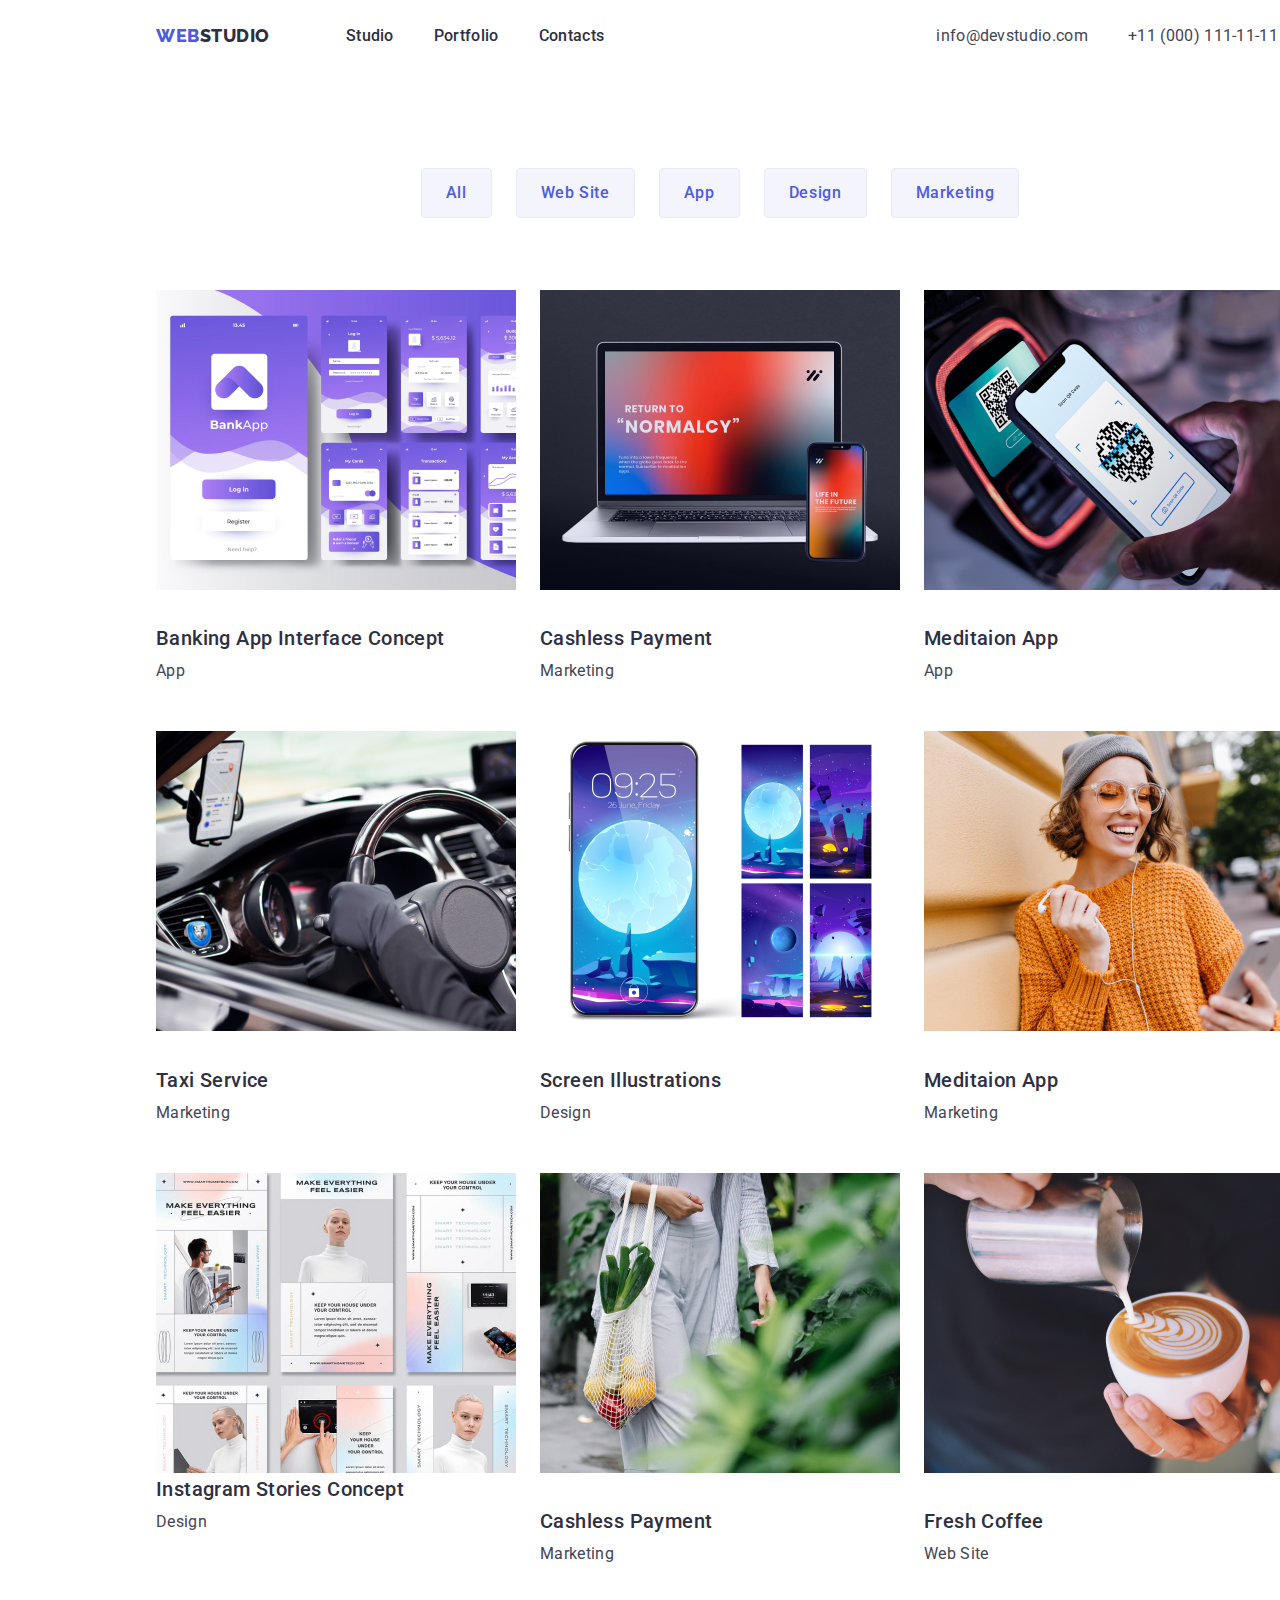
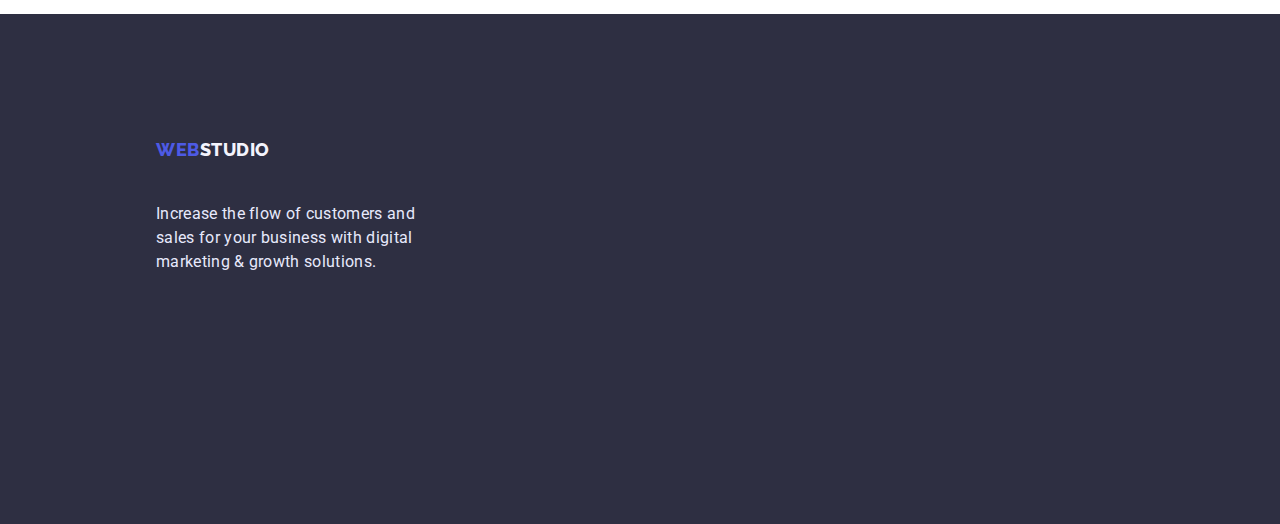
==== portfolio.html @ 2e8b1233 "Initial commit" ====
<!DOCTYPE html>
<html lang="en">

<head>
    <meta charset="UTF-8">
    <meta http-equiv="X-UA-Compatible" content="IE=edge">
    <meta name="viewport" content="width=device-width, initial-scale=1.0">
    <title>Portfolio</title>


    <link rel="preconnect" href="https://fonts.googleapis.com">
    <link rel="preconnect" href="https://fonts.gstatic.com" crossorigin>
    <link
        href="https://fonts.googleapis.com/css2?family=Raleway:wght@800&family=Roboto:wght@400;500;700;900&display=swap"
        rel="stylesheet">
    <link rel="preconnect" href="https://fonts.gstatic.com" crossorigin>
    <link
        href="https://fonts.googleapis.com/css2?family=Raleway:wght@800&family=Roboto:wght@400;500;700;900&display=swap"
        rel="stylesheet">
    <link rel="stylesheet"
        href="https://cdnjs.cloudflare.com/ajax/libs/modern-normalize/1.1.0/modern-normalize.min.css">
    <link rel="stylesheet" href="./css/style.css">
</head>

<body>
    <div class="general-conteiner">
        <!-- HEADER -->
        <header>
            <!-- Navigation -->
            <div class="conteiner">
                <nav class="navigation">
                    <a class="link logotype" href="./index.html">Web<span class="logotype-item">Studio</span></a>
                    <ul class="list menu-list">
                        <li class="menu-item"><a class="link menu-link" href="./index.html">Studio</a></li>
                        <li class="menu-item"><a class="link menu-link" href="./portfolio.html">Portfolio</a></li>
                        <li class="menu-item"><a class="link menu-link" href="">Contacts</a></li>
                    </ul>
                </nav>
                <!-- Address -->
                <address>
                    <ul class="list">
                        <li><a class="link mail-post" href="mailto:info@devstudio.com">info@devstudio.com</a></li>
                        <li><a class="link phone-number" href="tel:+110001111111">+11 (000) 111-11-11</a></li>
                    </ul>
                </address>
            </div>
        </header>
        <!-- Main -->
        <main>
            <div class="conteiner">
                <section>
                    <h1 hidden>filters</h1>
                    <ul class="list list-button">
                        <li class="list-item-filter"><button class="button-filters" type="button">All</button></li>
                        <li class="list-item-filter"><button class="button-filters" type="button">Web Site</button></li>
                        <li class="list-item-filter"><button class="button-filters" type="button">App</button></li>
                        <li class="list-item-filter"><button class="button-filters" type="button">Design</button></li>
                        <li class="list-item-filter"><button class="button-filters" type="button">Marketing</button></li>
                    </ul>
                    <ul class="list list-photo-item">
                        <li class="list-item"><img class="list-photo" src="./images/Project-Card-1.jpg"
                                alt="Banking App Interface Concept" width="360" height="300">
                            <h3 class="title-item">Banking App Interface Concept</h3>
                            <p class="suptitle">App</p>
                        </li>
                        <li class="list-item"><img class="list-photo" src="./images/Project-Card-2.jpg"
                                alt="Cashless Payment" width="360" height="300">
                            <h3 class="title-item">Cashless Payment</h3>
                            <p class="suptitle">Marketing</p>
                        </li>
                        <li class="list-item"><img class="list-photo" src="./images/Project-Card-3.jpg"
                                alt="Meditaion App" width="360" height="300">
                            <h3 class="title-item">Meditaion App</h3>
                            <p class="suptitle">App</p>
                        </li>
                        <li class="list-item"><img class="list-photo" src="./images/Project2Card-1.jpg"
                                alt="Taxi Service" width="360" height="300">
                            <h3 class="title-item">Taxi Service</h3>
                            <p class="suptitle">Marketing</p>
                        </li>
                        <li class="list-item"><img class="list-photo" src="./images/Project2Card-2.jpg"
                                alt="Screen Illustrations" width="360" height="300">
                            <h3 class="title-item">Screen Illustrations</h3>
                            <p class="suptitle">Design</p>
                        </li>
                        <li class="list-item"><img class="list-photo" src="./images/Project2Card-3.jpg"
                                alt="Online Courses" width="360" height="300">
                            <h3 class="title-item">Meditaion App</h3>
                            <p class="suptitle">Marketing</p>
                        </li>
                        <li class="list-item"><img src="./images/Project3Card-1.jpg" alt="Instagram Stories Concept"
                                width="360" height="300">
                            <h3 class="title-item">Instagram Stories Concept</h3>
                            <p class="suptitle">Design</p>
                        </li>
                        <li class="list-item"><img class="list-photo" src="./images/Project3Card-2.jpg"
                                alt="Organic Food" width="360" height="300">
                            <h3 class="title-item">Cashless Payment</h3>
                            <p class="suptitle">Marketing</p>
                        </li>
                        <li class="list-item"><img class="list-photo" src="./images/Project3Card-3.jpg"
                                alt="Fresh Coffee" width="360" height="300">
                            <h3 class="title-item">Fresh Coffee</h3>
                            <p class="suptitle">Web Site</p>
                        </li>
                    </ul>
                </section>
            </div>
        </main>
        <!-- footer -->
        <footer class="footer">
            <a class="link logotype" href="./index.html">Web<span class="logotype-item-footer">Studio</span></a>
            <p class="footer-subtitle">Increase the flow of customers and sales for your business with digital marketing
                &
                growth solutions.
            </p>

        </footer>
    </div>
</body>

</html>
---- css/style.css ----
:root {
  --text-color: #434455;
  --main-color: #f4f4fd;
  --accent-color: #404bbf;
  --link-color: #2e2f42;
}
html {
}
*,
*::before,
*::after {
  box-sizing: inherit;
}
/* Скидання стилів */
.list {
  list-style: none;
  padding: 0px;
  margin: 0px;
  display: flex;
}
.link {
  text-decoration: none;
  display: flex;
}

body {
  font-family: "Roboto", sans-serif;
  color: var(--link-color);
  margin-left: auto;
  margin-right: auto;
  width: 1440px;
}


.conteiner {
  display: flex;
 width: 1158px;
 margin-left: auto;
 margin-right: auto;
}
.conteiner-section{
  width: 1158px;
  margin-left: auto;
  margin-right: 171px;
}
/* Логотип */
.page-header{
  width: 1158px;
  margin-left: auto;
  margin-right: auto;
  border-bottom: 1px solid #E7E9FC;
}
.logotype-item {
  color: var(--link-color);
}
.logotype {
  font-weight: 800;
  cursor: pointer;
  color: #4d5ae5;
  font-family: "Raleway", sans-serif;
  font-size: 18px;
  line-height: 1.3;

  align-items: center;
  letter-spacing: 0.03em;
  text-transform: uppercase;

  padding-top: 24px;
  padding-bottom: 24px;
  margin-right: 76px;
margin-left: 15px;
}
.logotype:hover,
.logotype:focus {
  color: var(--accent-color);
}
/* Список */
.menu-link:hover {
  color: var(--accent-color);
}
.menu-link {
  font-weight: 500;
  font-size: 16px;
  line-height: 1.5;
  letter-spacing: 0.02em;
  color: var(--link-color);

  display: block;
  padding-top: 24px;
  padding-bottom: 24px;
}
/* Навігація */
.navigation {
  display: flex;

}
.address {
  justify-content: flex-end;
  align-items: center;
}
.phone-number {
  font-style: normal;
  font-size: 16px;
  line-height: 1.5;
  letter-spacing: 0.02em;
  color: var(--text-color);

  padding-top: 24px;
  padding-bottom: 24px;
  margin-left: 40px;
  margin-right: 15px;
}
.mail-post:hover {
  color: var(--accent-color);
}
.mail-post {
  font-style: normal;
  font-size: 16px;
  line-height: 1.5;
  letter-spacing: 0.02em;
  color: var(--text-color);

  padding-top: 24px;
  padding-bottom: 24px;
  margin-left: 332px;
}
/* Кнопки */
.button {
  font-family: "Roboto";
  font-weight: 500;
  cursor: pointer;
  font-size: 16px;
  line-height: 1.5;
  letter-spacing: 0.04em;
  background: #4d5ae5;
  color: #ffffff;

  min-width: 110px;
  border-radius: 4px;
  text-align: center;
margin-top: 48px;
  padding: 16px 32px;
}
.button-filters {
  font-weight: 500;
  font-family: "Roboto", sans-serif;
  cursor: pointer;
  font-size: 16px;
  line-height: 1.5;
  align-items: center;
  text-align: center;
  letter-spacing: 0.04em;
  background: var(--main-color);
  color: #4d5ae5;

  border: 1px solid #E7E9FC;
  border-radius: 4px;
  padding: 12px 24px;  
  
}
.list-button .list-item-filter{
  margin-left: 24px;
}
.list-button .list-item-filter:first-child{
  margin-left: 0px;
}

.button-filters:hover {
  color: var(--main-color);
  background: var(--accent-color);
}
/* Головна */
.hero {
  width: 1440px;
  height: 600px;
  background-color: var(--link-color);
  text-align: center;
}
.hero-title {
  font-size: 56px;
  line-height: 1;
  letter-spacing: 0.02em;
  color: #ffffff;

  margin: 0px;
  padding-top: 188px;
  padding-left: 473px;
  width: 496px;

}
/* Текст */
.title {
  font-size: 40px;
  line-height: 1.1;
  letter-spacing: 0.02em;
  text-transform: capitalize;
  color: var(--link-color);
  text-align: center;
}
.suptitle {
  font-size: 16px;
  line-height: 1.5;
  letter-spacing: 0.02em;
  color: var(--text-color);

  margin-top: 8px;
  margin-bottom: 0px;
}
.list-position {
  margin-top: 120px;
}
.title-position {
  width: 264px;
  margin-left: 0px;
}
.title-item {
  font-weight: 500;
  font-size: 20px;
  line-height: 1.25;
  letter-spacing: 0.02em;

  margin-top: 0px;
  margin-bottom: 0px;
}
.list-photo-item{
  flex-wrap: wrap;
  margin-left: 15px;
  margin-right: 15px;
  justify-content: space-between;
}
.footer-subtitle {
  font-size: 16px;
  line-height: 1.5;
  letter-spacing: 0.02em;
  color: #e7e9fc;

  width: 264px;
  margin-left: 15px;

  
}
.logotype-item-footer {
  color: var(--main-color);
}
.title-name {
  font-size: 20px;
  line-height: 1.2;
  text-align: center;
  letter-spacing: 0.02em;
}
.position {
  font-weight: 400;
  font-size: 16px;
  line-height: 1.5;
  text-align: center;
  letter-spacing: 0.02em;
  color: var(--text-color);
}
.list-photo {
  margin-bottom: 32px;
}
.list-button {
  margin-top: 96px;
  margin-bottom: 72px;
justify-content: center;
flex-direction: row;
padding: 0px;
}

.list-item {
  margin-bottom: 48px;
}
.list-position :not(first-child) {
  margin-left: 24px;
}
.list-position :first-child{
  margin-left: 20px;
}


.menu-list {
  display: flex;
}

.menu-list .menu-item + .menu-item {
  margin-left: 40px;
}

.footer {
  padding-top: 100px;
  padding-bottom: 100px;
  padding-left: 141px;
  padding-right: 1020px;
  height: 310px;
  background-color: var(--link-color);

}
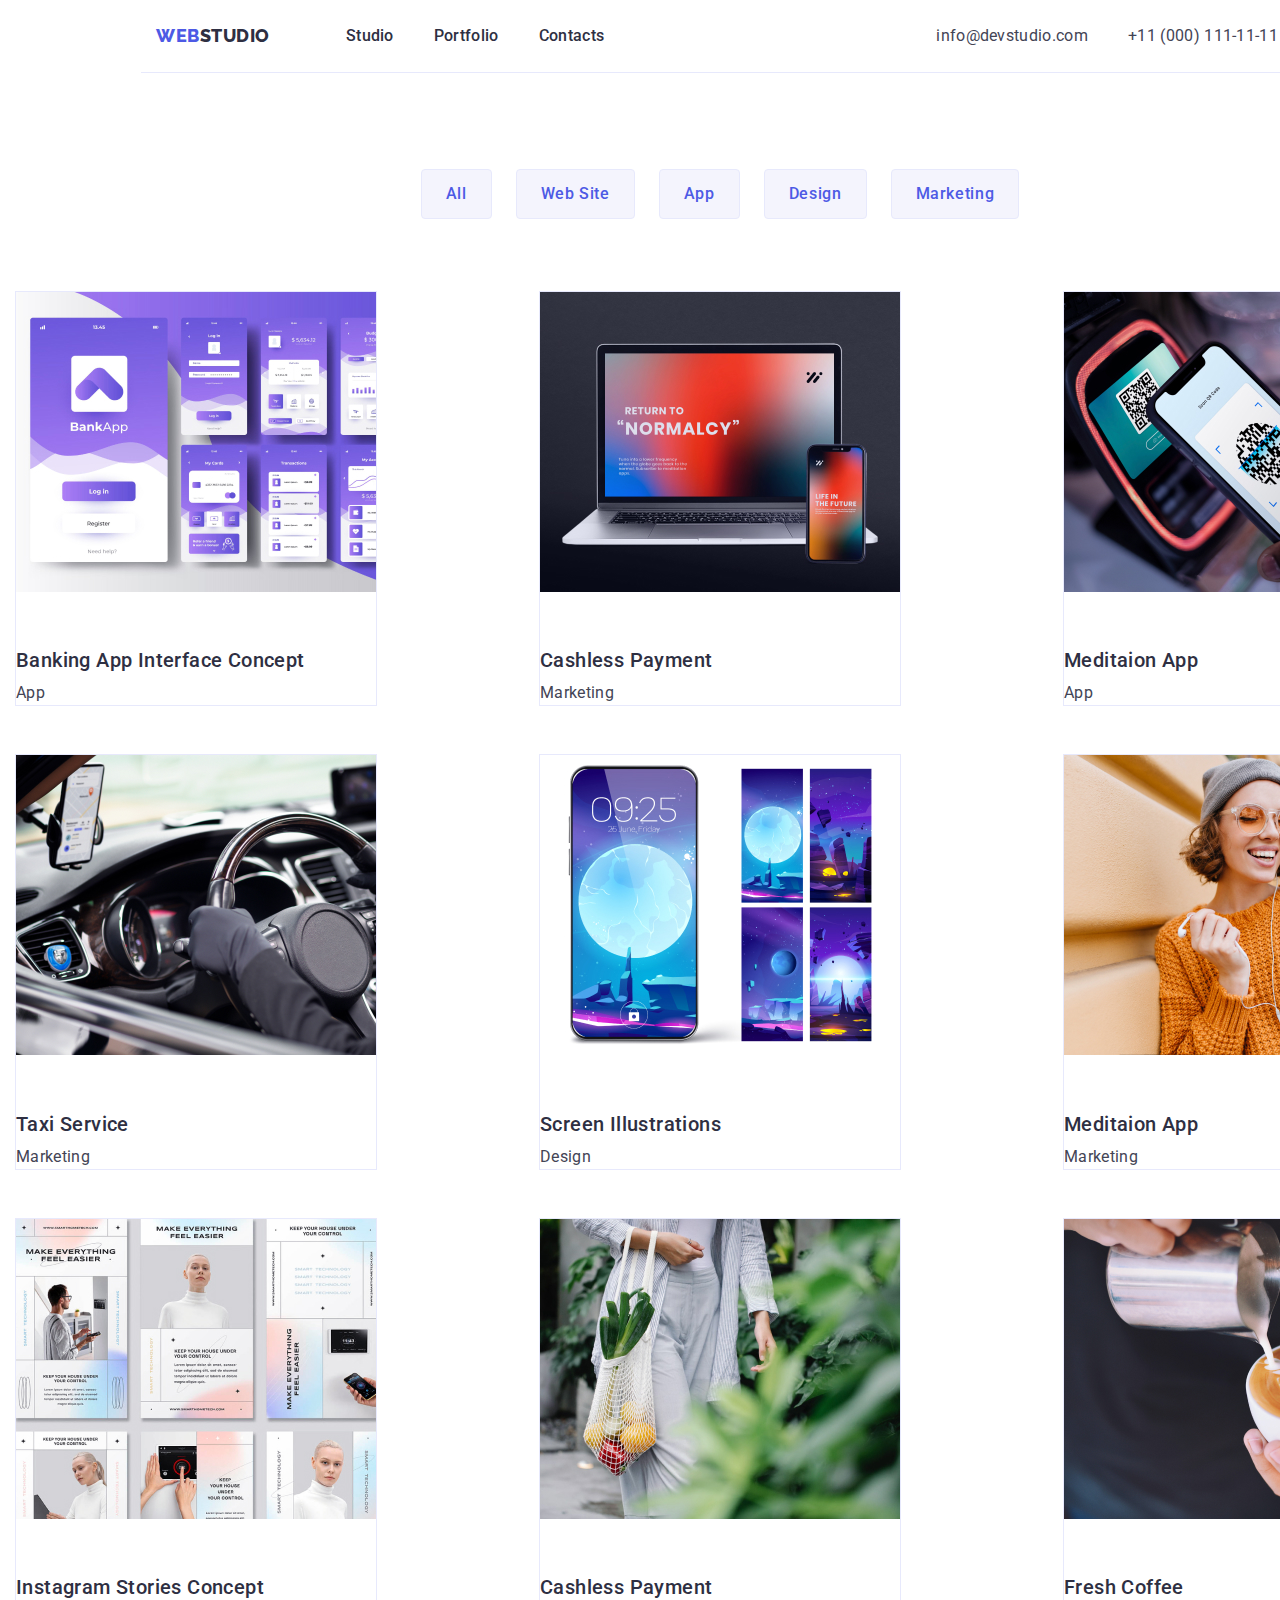
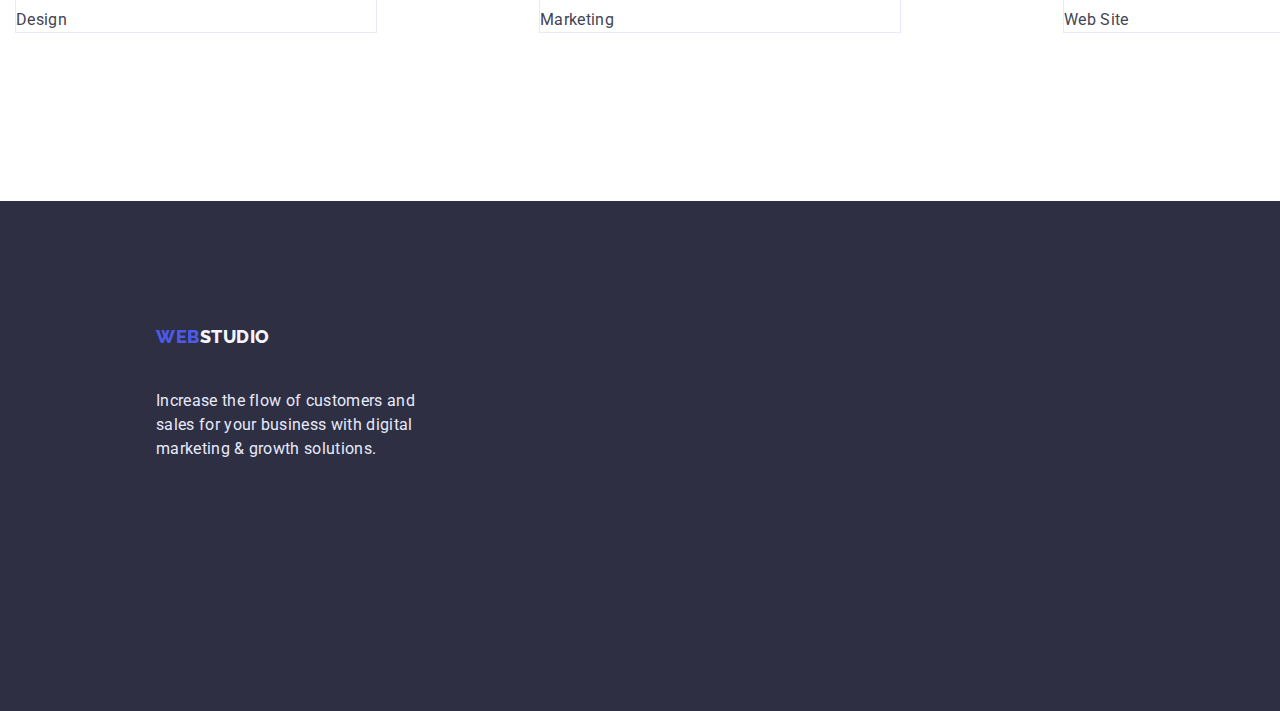
==== commit c1d67565: "Update portfolio.html" ====
--- a/portfolio.html
+++ b/portfolio.html
@@ -23,99 +23,116 @@
 </head>
 
 <body>
-    <div class="general-conteiner">
-        <!-- HEADER -->
-        <header>
-            <!-- Navigation -->
-            <div class="conteiner">
-                <nav class="navigation">
-                    <a class="link logotype" href="./index.html">Web<span class="logotype-item">Studio</span></a>
-                    <ul class="list menu-list">
-                        <li class="menu-item"><a class="link menu-link" href="./index.html">Studio</a></li>
-                        <li class="menu-item"><a class="link menu-link" href="./portfolio.html">Portfolio</a></li>
-                        <li class="menu-item"><a class="link menu-link" href="">Contacts</a></li>
-                    </ul>
-                </nav>
-                <!-- Address -->
-                <address>
-                    <ul class="list">
-                        <li><a class="link mail-post" href="mailto:info@devstudio.com">info@devstudio.com</a></li>
-                        <li><a class="link phone-number" href="tel:+110001111111">+11 (000) 111-11-11</a></li>
-                    </ul>
-                </address>
-            </div>
-        </header>
-        <!-- Main -->
-        <main>
-            <div class="conteiner">
-                <section>
-                    <h1 hidden>filters</h1>
-                    <ul class="list list-button">
-                        <li class="list-item-filter"><button class="button-filters" type="button">All</button></li>
-                        <li class="list-item-filter"><button class="button-filters" type="button">Web Site</button></li>
-                        <li class="list-item-filter"><button class="button-filters" type="button">App</button></li>
-                        <li class="list-item-filter"><button class="button-filters" type="button">Design</button></li>
-                        <li class="list-item-filter"><button class="button-filters" type="button">Marketing</button></li>
-                    </ul>
-                    <ul class="list list-photo-item">
-                        <li class="list-item"><img class="list-photo" src="./images/Project-Card-1.jpg"
-                                alt="Banking App Interface Concept" width="360" height="300">
+    <!-- HEADER -->
+    <header>
+        <!-- Navigation -->
+        <div class="conteiner">
+            <nav class="navigation">
+                <a class="link logotype" href="./index.html">Web<span class="logotype-item">Studio</span></a>
+                <ul class="list menu-list">
+                    <li class="menu-item"><a class="link menu-link" href="./index.html">Studio</a></li>
+                    <li class="menu-item"><a class="link menu-link" href="./portfolio.html">Portfolio</a></li>
+                    <li class="menu-item"><a class="link menu-link" href="">Contacts</a></li>
+                </ul>
+            </nav>
+            <!-- Address -->
+            <address>
+                <ul class="list">
+                    <li><a class="link mail-post" href="mailto:info@devstudio.com">info@devstudio.com</a></li>
+                    <li><a class="link phone-number" href="tel:+110001111111">+11 (000) 111-11-11</a></li>
+                </ul>
+            </address>
+        </div>
+    </header>
+    <!-- Main -->
+    <main>
+        <section>
+            <div class="conteiner-filter">
+                <h1 hidden>filters</h1>
+                <ul class="list list-button">
+                    <li class="list-item-filter"><button class="button-filters" type="button">All</button></li>
+                    <li class="list-item-filter"><button class="button-filters" type="button">Web Site</button></li>
+                    <li class="list-item-filter"><button class="button-filters" type="button">App</button></li>
+                    <li class="list-item-filter"><button class="button-filters" type="button">Design</button></li>
+                    <li class="list-item-filter"><button class="button-filters" type="button">Marketing</button></li>
+                </ul>
+                <ul class="list list-photo-item">
+                    <li class="list-item"><img class="list-photo" src="./images/Project-Card-1.jpg"
+                            alt="Banking App Interface Concept" width="360" height="300">
+                        <div class="conteiner-title">
                             <h3 class="title-item">Banking App Interface Concept</h3>
                             <p class="suptitle">App</p>
-                        </li>
-                        <li class="list-item"><img class="list-photo" src="./images/Project-Card-2.jpg"
-                                alt="Cashless Payment" width="360" height="300">
+                        </div>
+                    </li>
+                    <li class="list-item"><img class="list-photo" src="./images/Project-Card-2.jpg"
+                            alt="Cashless Payment" width="360" height="300">
+                        <div class="conteiner-title">
                             <h3 class="title-item">Cashless Payment</h3>
                             <p class="suptitle">Marketing</p>
-                        </li>
-                        <li class="list-item"><img class="list-photo" src="./images/Project-Card-3.jpg"
-                                alt="Meditaion App" width="360" height="300">
+                        </div>
+                    </li>
+                    <li class="list-item"><img class="list-photo" src="./images/Project-Card-3.jpg" alt="Meditaion App"
+                            width="360" height="300">
+                        <div class="conteiner-title">
                             <h3 class="title-item">Meditaion App</h3>
                             <p class="suptitle">App</p>
-                        </li>
-                        <li class="list-item"><img class="list-photo" src="./images/Project2Card-1.jpg"
-                                alt="Taxi Service" width="360" height="300">
+                        </div>
+                    </li>
+                    <li class="list-item"><img class="list-photo" src="./images/Project2Card-1.jpg" alt="Taxi Service"
+                            width="360" height="300">
+                        <div class="conteiner-title">
                             <h3 class="title-item">Taxi Service</h3>
                             <p class="suptitle">Marketing</p>
-                        </li>
-                        <li class="list-item"><img class="list-photo" src="./images/Project2Card-2.jpg"
-                                alt="Screen Illustrations" width="360" height="300">
+                        </div>
+                    </li>
+                    <li class="list-item"><img class="list-photo" src="./images/Project2Card-2.jpg"
+                            alt="Screen Illustrations" width="360" height="300">
+                        <div class="conteiner-title">
                             <h3 class="title-item">Screen Illustrations</h3>
                             <p class="suptitle">Design</p>
-                        </li>
-                        <li class="list-item"><img class="list-photo" src="./images/Project2Card-3.jpg"
-                                alt="Online Courses" width="360" height="300">
+                        </div>
+                    </li>
+                    <li class="list-item"><img class="list-photo" src="./images/Project2Card-3.jpg" alt="Online Courses"
+                            width="360" height="300">
+                        <div class="conteiner-title">
                             <h3 class="title-item">Meditaion App</h3>
                             <p class="suptitle">Marketing</p>
-                        </li>
-                        <li class="list-item"><img src="./images/Project3Card-1.jpg" alt="Instagram Stories Concept"
-                                width="360" height="300">
+                        </div>
+                    </li>
+                    <li class="list-item"><img class="list-photo" src="./images/Project3Card-1.jpg"
+                            alt="Instagram Stories Concept" width="360" height="300">
+                        <div class="conteiner-title">
                             <h3 class="title-item">Instagram Stories Concept</h3>
                             <p class="suptitle">Design</p>
-                        </li>
-                        <li class="list-item"><img class="list-photo" src="./images/Project3Card-2.jpg"
-                                alt="Organic Food" width="360" height="300">
+                        </div>
+                    </li>
+                    <li class="list-item"><img class="list-photo" src="./images/Project3Card-2.jpg" alt="Organic Food"
+                            width="360" height="300">
+                        <div class="conteiner-title">
                             <h3 class="title-item">Cashless Payment</h3>
                             <p class="suptitle">Marketing</p>
-                        </li>
-                        <li class="list-item"><img class="list-photo" src="./images/Project3Card-3.jpg"
-                                alt="Fresh Coffee" width="360" height="300">
+                        </div>
+                    </li>
+                    <li class="list-item"><img class="list-photo" src="./images/Project3Card-3.jpg" alt="Fresh Coffee"
+                            width="360" height="300">
+                        <div class="conteiner-title">
                             <h3 class="title-item">Fresh Coffee</h3>
                             <p class="suptitle">Web Site</p>
-                        </li>
-                    </ul>
-                </section>
+                        </div>
+                    </li>
+                </ul>
             </div>
-        </main>
-        <!-- footer -->
-        <footer class="footer">
-            <a class="link logotype" href="./index.html">Web<span class="logotype-item-footer">Studio</span></a>
-            <p class="footer-subtitle">Increase the flow of customers and sales for your business with digital marketing
-                &
-                growth solutions.
-            </p>
+        </section>
+    </main>
+    <!-- footer -->
+    <footer class="footer">
+        <a class="link logotype" href="./index.html">Web<span class="logotype-item-footer">Studio</span></a>
+        <p class="footer-subtitle">Increase the flow of customers and sales for your business with digital marketing
+            &
+            growth solutions.
+        </p>
 
-        </footer>
+    </footer>
     </div>
 </body>
 
--- a/css/style.css
+++ b/css/style.css
@@ -30,25 +30,31 @@
   margin-right: auto;
   width: 1440px;
 }
-
-
 .conteiner {
   display: flex;
- width: 1158px;
- margin-left: auto;
- margin-right: auto;
-}
-.conteiner-section{
+  width: 1158px;
+  margin-left: auto;
+  margin-right: auto;
+  border-bottom: 1px solid #e7e9fc;
+}
+.conteiner-section {
   width: 1158px;
   margin-left: auto;
   margin-right: 171px;
 }
+.conteiner-last-section {
+  width: 1158px;
+  margin-left: 156px;
+  margin-right: auto;
+  margin-top: 171px;
+}
+
 /* Логотип */
-.page-header{
+.page-header {
   width: 1158px;
   margin-left: auto;
   margin-right: auto;
-  border-bottom: 1px solid #E7E9FC;
+  border-bottom: 1px solid #e7e9fc;
 }
 .logotype-item {
   color: var(--link-color);
@@ -68,7 +74,7 @@
   padding-top: 24px;
   padding-bottom: 24px;
   margin-right: 76px;
-margin-left: 15px;
+  margin-left: 15px;
 }
 .logotype:hover,
 .logotype:focus {
@@ -92,7 +98,6 @@
 /* Навігація */
 .navigation {
   display: flex;
-
 }
 .address {
   justify-content: flex-end;
@@ -138,7 +143,7 @@
   min-width: 110px;
   border-radius: 4px;
   text-align: center;
-margin-top: 48px;
+  margin-top: 48px;
   padding: 16px 32px;
 }
 .button-filters {
@@ -153,15 +158,14 @@
   background: var(--main-color);
   color: #4d5ae5;
 
-  border: 1px solid #E7E9FC;
+  border: 1px solid #e7e9fc;
   border-radius: 4px;
-  padding: 12px 24px;  
-  
-}
-.list-button .list-item-filter{
+  padding: 12px 24px;
+}
+.list-button .list-item-filter {
   margin-left: 24px;
 }
-.list-button .list-item-filter:first-child{
+.list-button .list-item-filter:first-child {
   margin-left: 0px;
 }
 
@@ -186,7 +190,6 @@
   padding-top: 188px;
   padding-left: 473px;
   width: 496px;
-
 }
 /* Текст */
 .title {
@@ -196,6 +199,8 @@
   text-transform: capitalize;
   color: var(--link-color);
   text-align: center;
+  margin-bottom: 72px;
+  margin-top: 69px;
 }
 .suptitle {
   font-size: 16px;
@@ -207,7 +212,6 @@
   margin-bottom: 0px;
 }
 .list-position {
-  margin-top: 120px;
 }
 .title-position {
   width: 264px;
@@ -219,14 +223,29 @@
   line-height: 1.25;
   letter-spacing: 0.02em;
 
-  margin-top: 0px;
   margin-bottom: 0px;
 }
-.list-photo-item{
+.title-item-position{
+  margin-top: 120px;
+}
+.title-last-section {
+  font-size: 40px;
+  line-height: 1.1;
+  letter-spacing: 0.02em;
+  text-transform: capitalize;
+  color: var(--link-color);
+  text-align: center;
+  margin-bottom: 72px;
+}
+.list-photo-item {
   flex-wrap: wrap;
   margin-left: 15px;
   margin-right: 15px;
   justify-content: space-between;
+  margin-bottom: 120px;
+}
+.list-position-last-section {
+  margin-bottom: 120px;
 }
 .footer-subtitle {
   font-size: 16px;
@@ -236,8 +255,6 @@
 
   width: 264px;
   margin-left: 15px;
-
-  
 }
 .logotype-item-footer {
   color: var(--main-color);
@@ -262,21 +279,21 @@
 .list-button {
   margin-top: 96px;
   margin-bottom: 72px;
-justify-content: center;
-flex-direction: row;
-padding: 0px;
+  justify-content: center;
+  flex-direction: row;
+  padding: 0px;
 }
 
 .list-item {
   margin-bottom: 48px;
+  border: 1px solid #e7e9fc;
 }
 .list-position :not(first-child) {
   margin-left: 24px;
 }
-.list-position :first-child{
+.list-position :first-child {
   margin-left: 20px;
 }
-
 
 .menu-list {
   display: flex;
@@ -293,5 +310,4 @@
   padding-right: 1020px;
   height: 310px;
   background-color: var(--link-color);
-
-}
+}
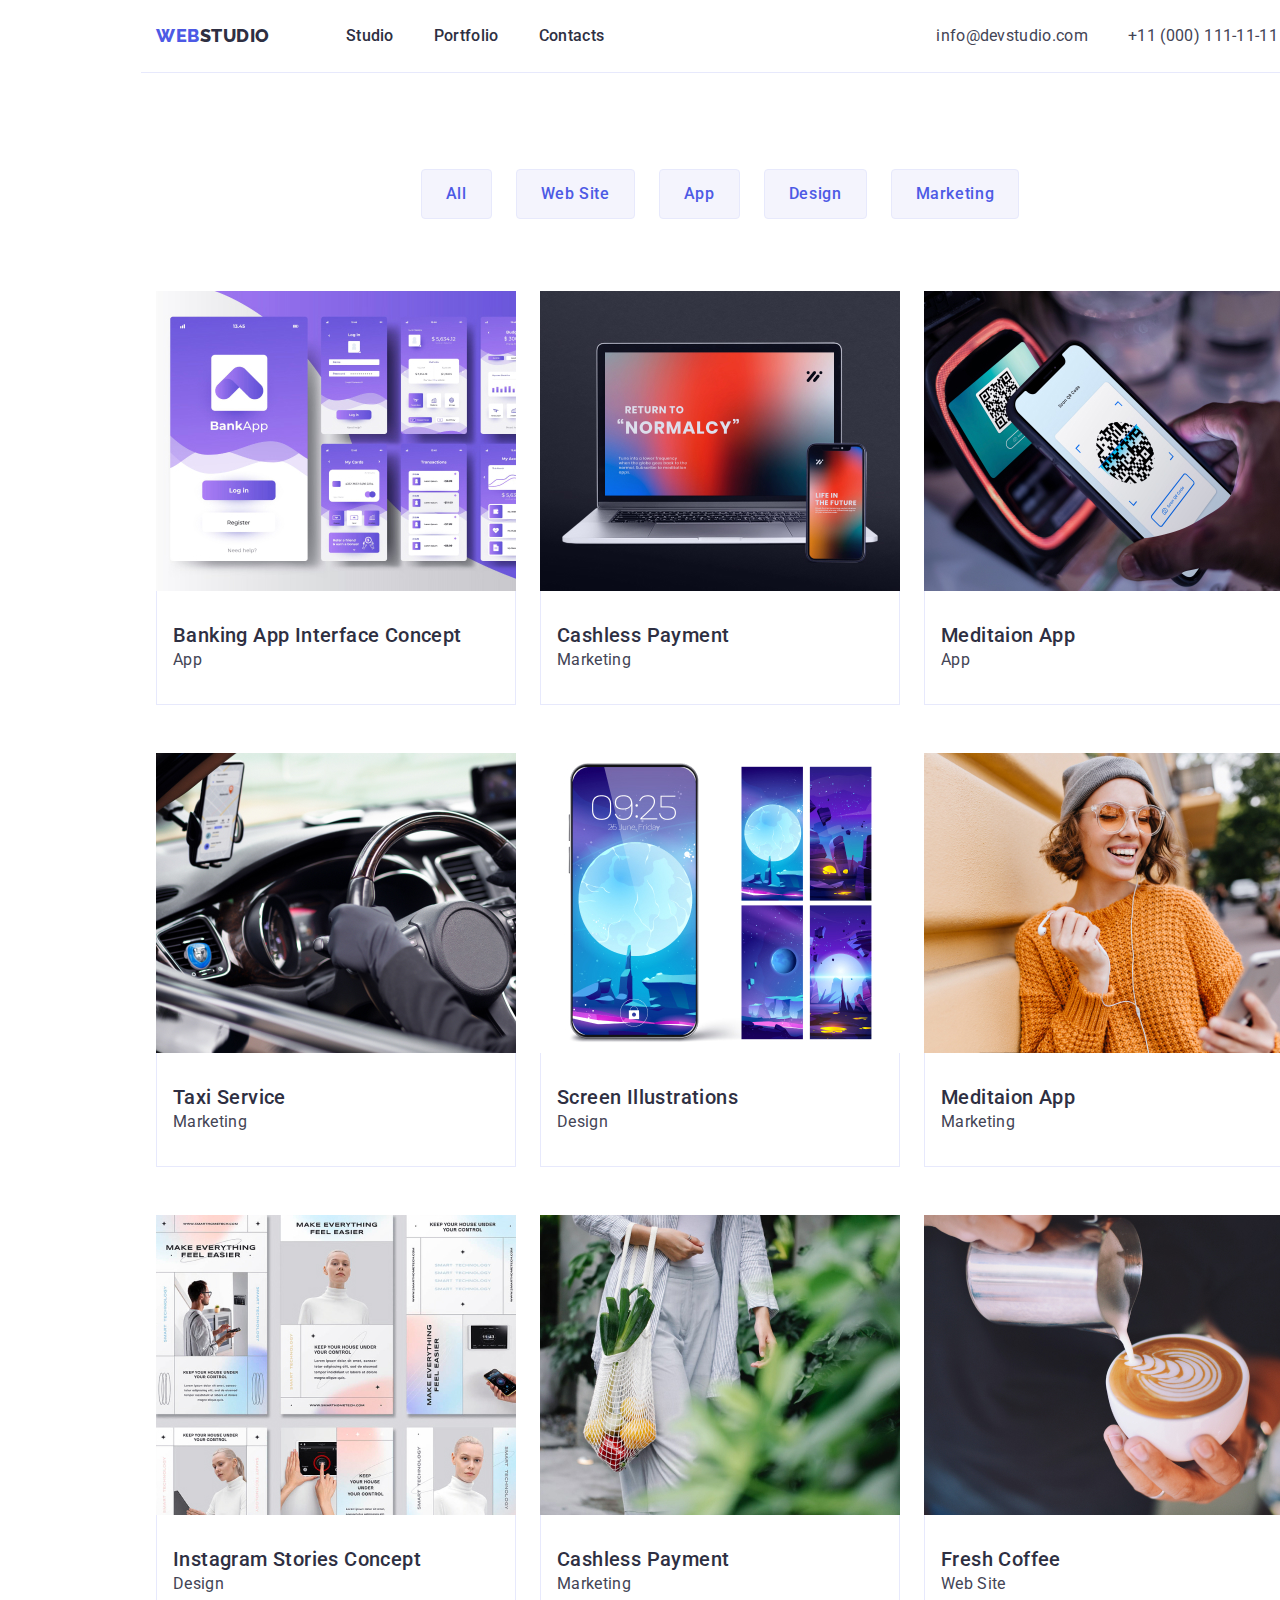
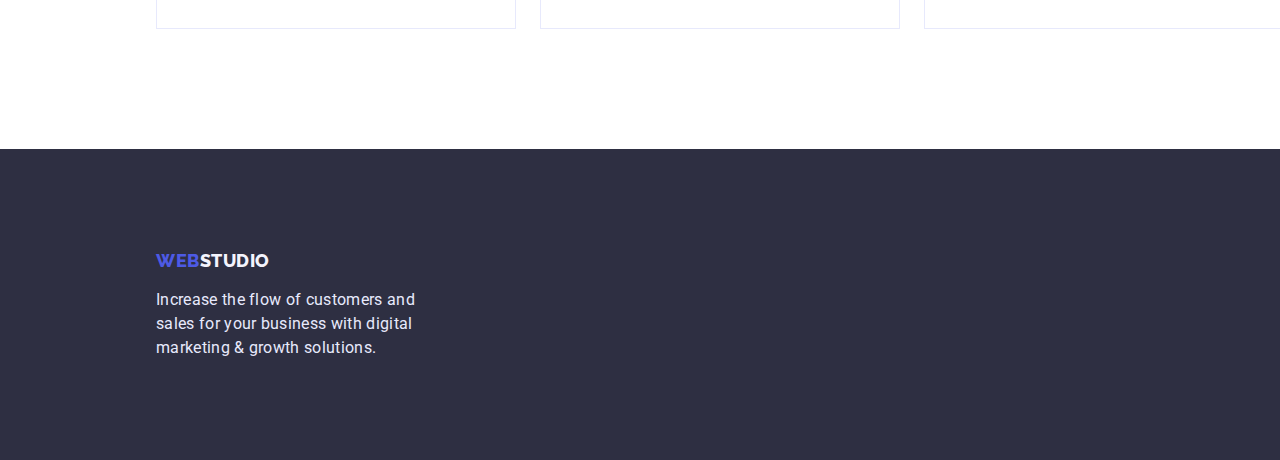
==== commit e70426dc: "Update portfolio.html" ====
--- a/portfolio.html
+++ b/portfolio.html
@@ -125,15 +125,18 @@
         </section>
     </main>
     <!-- footer -->
-    <footer class="footer">
-        <a class="link logotype" href="./index.html">Web<span class="logotype-item-footer">Studio</span></a>
-        <p class="footer-subtitle">Increase the flow of customers and sales for your business with digital marketing
-            &
-            growth solutions.
-        </p>
-
-    </footer>
+   <footer>
+            <div class="footer">
+                <a class="link logotype-footer" href="./index.html">Web<span
+                        class="logotype-item-footer">Studio</span></a>
+                <p class="footer-subtitle">Increase the flow of customers and sales for your business with digital
+                    marketing
+                    &
+                    growth solutions.
+                </p>
+            </div>
+        </footer>
     </div>
 </body>
 
-</html>+</html>
--- a/css/style.css
+++ b/css/style.css
@@ -22,7 +22,11 @@
   text-decoration: none;
   display: flex;
 }
-
+img {
+  display: block;
+  max-width: 100%;
+  height: auto;
+}
 body {
   font-family: "Roboto", sans-serif;
   color: var(--link-color);
@@ -32,21 +36,52 @@
 }
 .conteiner {
   display: flex;
-  width: 1158px;
-  margin-left: auto;
-  margin-right: auto;
+  width: 1128px;
+  margin-left: auto;
+  margin-right: auto;
+  padding-left: 15px;
+  padding-right: 15px;
   border-bottom: 1px solid #e7e9fc;
 }
+.conteiner-first-section {
+  width: 1128px;
+  margin-left: auto;
+  margin-right: auto;
+  padding-top: 120px;
+  padding-left: 15px;
+  padding-right: 15px;
+}
 .conteiner-section {
-  width: 1158px;
-  margin-left: auto;
-  margin-right: 171px;
+  width: 1128px;
+  margin-left: auto;
+  margin-right: auto;
+  padding-left: 15px;
+  padding-right: 15px;
+  padding-top: 69px;
 }
 .conteiner-last-section {
-  width: 1158px;
-  margin-left: 156px;
-  margin-right: auto;
-  margin-top: 171px;
+  width: 1128px;
+  margin-left: auto;
+  margin-right: auto;
+  padding-top: 171px;
+  padding-left: 15px;
+  padding-right: 15px;
+  padding-bottom: 120px;
+}
+.conteiner-title {
+  width: 358px;
+  border-right: 1px solid #e7e9fc;
+  border-left: 1px solid #e7e9fc;
+  border-bottom: 1px solid #e7e9fc;
+}
+.conteiner-filter {
+  margin-left: auto;
+  margin-right: auto;
+  width: 1128px;
+  padding-top: 96px;
+  padding-bottom: 120px;
+  padding-right: 15px;
+  padding-left: 15px;
 }
 
 /* Логотип */
@@ -74,7 +109,6 @@
   padding-top: 24px;
   padding-bottom: 24px;
   margin-right: 76px;
-  margin-left: 15px;
 }
 .logotype:hover,
 .logotype:focus {
@@ -113,7 +147,6 @@
   padding-top: 24px;
   padding-bottom: 24px;
   margin-left: 40px;
-  margin-right: 15px;
 }
 .mail-post:hover {
   color: var(--accent-color);
@@ -129,6 +162,7 @@
   padding-bottom: 24px;
   margin-left: 332px;
 }
+
 /* Кнопки */
 .button {
   font-family: "Roboto";
@@ -142,6 +176,7 @@
 
   min-width: 110px;
   border-radius: 4px;
+  border-color: #4d5ae5;
   text-align: center;
   margin-top: 48px;
   padding: 16px 32px;
@@ -162,6 +197,12 @@
   border-radius: 4px;
   padding: 12px 24px;
 }
+.list-button {
+  margin-bottom: 72px;
+  justify-content: center;
+  flex-direction: row;
+  padding: 0px;
+}
 .list-button .list-item-filter {
   margin-left: 24px;
 }
@@ -176,19 +217,21 @@
 /* Головна */
 .hero {
   width: 1440px;
-  height: 600px;
+
   background-color: var(--link-color);
   text-align: center;
+  padding-top: 188px;
+  padding-bottom: 188px;
 }
 .hero-title {
+
   font-size: 56px;
   line-height: 1;
   letter-spacing: 0.02em;
   color: #ffffff;
 
-  margin: 0px;
-  padding-top: 188px;
-  padding-left: 473px;
+  margin: 0px auto;
+  text-align: center;
   width: 496px;
 }
 /* Текст */
@@ -198,35 +241,52 @@
   letter-spacing: 0.02em;
   text-transform: capitalize;
   color: var(--link-color);
+  margin: 0px;
   text-align: center;
   margin-bottom: 72px;
-  margin-top: 69px;
-}
+}
+.title-item-position {
+  font-size: 40px;
+  font-size: 20px;
+  line-height: 1.2;
+  letter-spacing: 0.02em;
+  color: var(--link-color);
+  margin: 0px;
+  padding-bottom: 8px;
+}
+
 .suptitle {
   font-size: 16px;
   line-height: 1.5;
   letter-spacing: 0.02em;
   color: var(--text-color);
-
-  margin-top: 8px;
-  margin-bottom: 0px;
-}
-.list-position {
+  margin: 0px;
+  padding-bottom: 32px;
+  padding-left: 16px;
+}
+.suptitle-position {
+  font-size: 16px;
+  line-height: 1.5;
+  letter-spacing: 0.02em;
+  color: var(--text-color);
+  margin: 0px;
 }
 .title-position {
   width: 264px;
-  margin-left: 0px;
-}
+}
+.list-position {
+  column-gap: 24px;
+}
+
 .title-item {
   font-weight: 500;
   font-size: 20px;
   line-height: 1.25;
   letter-spacing: 0.02em;
 
-  margin-bottom: 0px;
-}
-.title-item-position{
-  margin-top: 120px;
+  padding-left: 16px;
+  padding-top: 32px;
+  margin: 0px;
 }
 .title-last-section {
   font-size: 40px;
@@ -234,18 +294,20 @@
   letter-spacing: 0.02em;
   text-transform: capitalize;
   color: var(--link-color);
-  text-align: center;
-  margin-bottom: 72px;
+
+  margin: 0px;
+  text-align: center;
+  padding-top: 120px;
 }
 .list-photo-item {
+  display: flex;
   flex-wrap: wrap;
-  margin-left: 15px;
-  margin-right: 15px;
-  justify-content: space-between;
-  margin-bottom: 120px;
+  row-gap: 48px;
+  column-gap: 24px;
 }
 .list-position-last-section {
-  margin-bottom: 120px;
+  padding-top: 72px;
+  column-gap: 24px;
 }
 .footer-subtitle {
   font-size: 16px;
@@ -254,7 +316,7 @@
   color: #e7e9fc;
 
   width: 264px;
-  margin-left: 15px;
+  margin: 0;
 }
 .logotype-item-footer {
   color: var(--main-color);
@@ -264,6 +326,19 @@
   line-height: 1.2;
   text-align: center;
   letter-spacing: 0.02em;
+  color: var(--text-color);
+
+  margin: 0;
+  padding-bottom: 8px;
+}
+.list-workers{
+  background: #FFFFFF;
+box-shadow: 0px 1px 6px rgba(46, 47, 66, 0.08), 0px 1px 1px rgba(46, 47, 66, 0.16), 0px 2px 1px rgba(46, 47, 66, 0.08);
+border-radius: 0px 0px 4px 4px;
+}
+.workers{
+padding: 32px 16px;
+border-radius: 0px 0px 4px 4px;
 }
 .position {
   font-weight: 400;
@@ -272,42 +347,42 @@
   text-align: center;
   letter-spacing: 0.02em;
   color: var(--text-color);
+
+  margin: 0px;
 }
 .list-photo {
-  margin-bottom: 32px;
-}
-.list-button {
-  margin-top: 96px;
-  margin-bottom: 72px;
-  justify-content: center;
-  flex-direction: row;
-  padding: 0px;
 }
 
 .list-item {
-  margin-bottom: 48px;
-  border: 1px solid #e7e9fc;
-}
-.list-position :not(first-child) {
-  margin-left: 24px;
-}
-.list-position :first-child {
-  margin-left: 20px;
-}
-
+  width: 360px;
+}
 .menu-list {
   display: flex;
 }
-
 .menu-list .menu-item + .menu-item {
   margin-left: 40px;
 }
-
-.footer {
+footer {
+  background-color: var(--link-color);
+}
+.footer{
+
+  width: 264px;
   padding-top: 100px;
   padding-bottom: 100px;
-  padding-left: 141px;
-  padding-right: 1020px;
-  height: 310px;
-  background-color: var(--link-color);
-}
+  padding-left: 156px;
+  padding-right: 102px;
+}
+.logotype-footer{
+  font-weight: 800;
+  cursor: pointer;
+  color: #4d5ae5;
+  font-family: "Raleway", sans-serif;
+  font-size: 18px;
+  line-height: 1.3;
+
+  align-items: center;
+  letter-spacing: 0.03em;
+  text-transform: uppercase;
+  padding-bottom: 16px;
+}
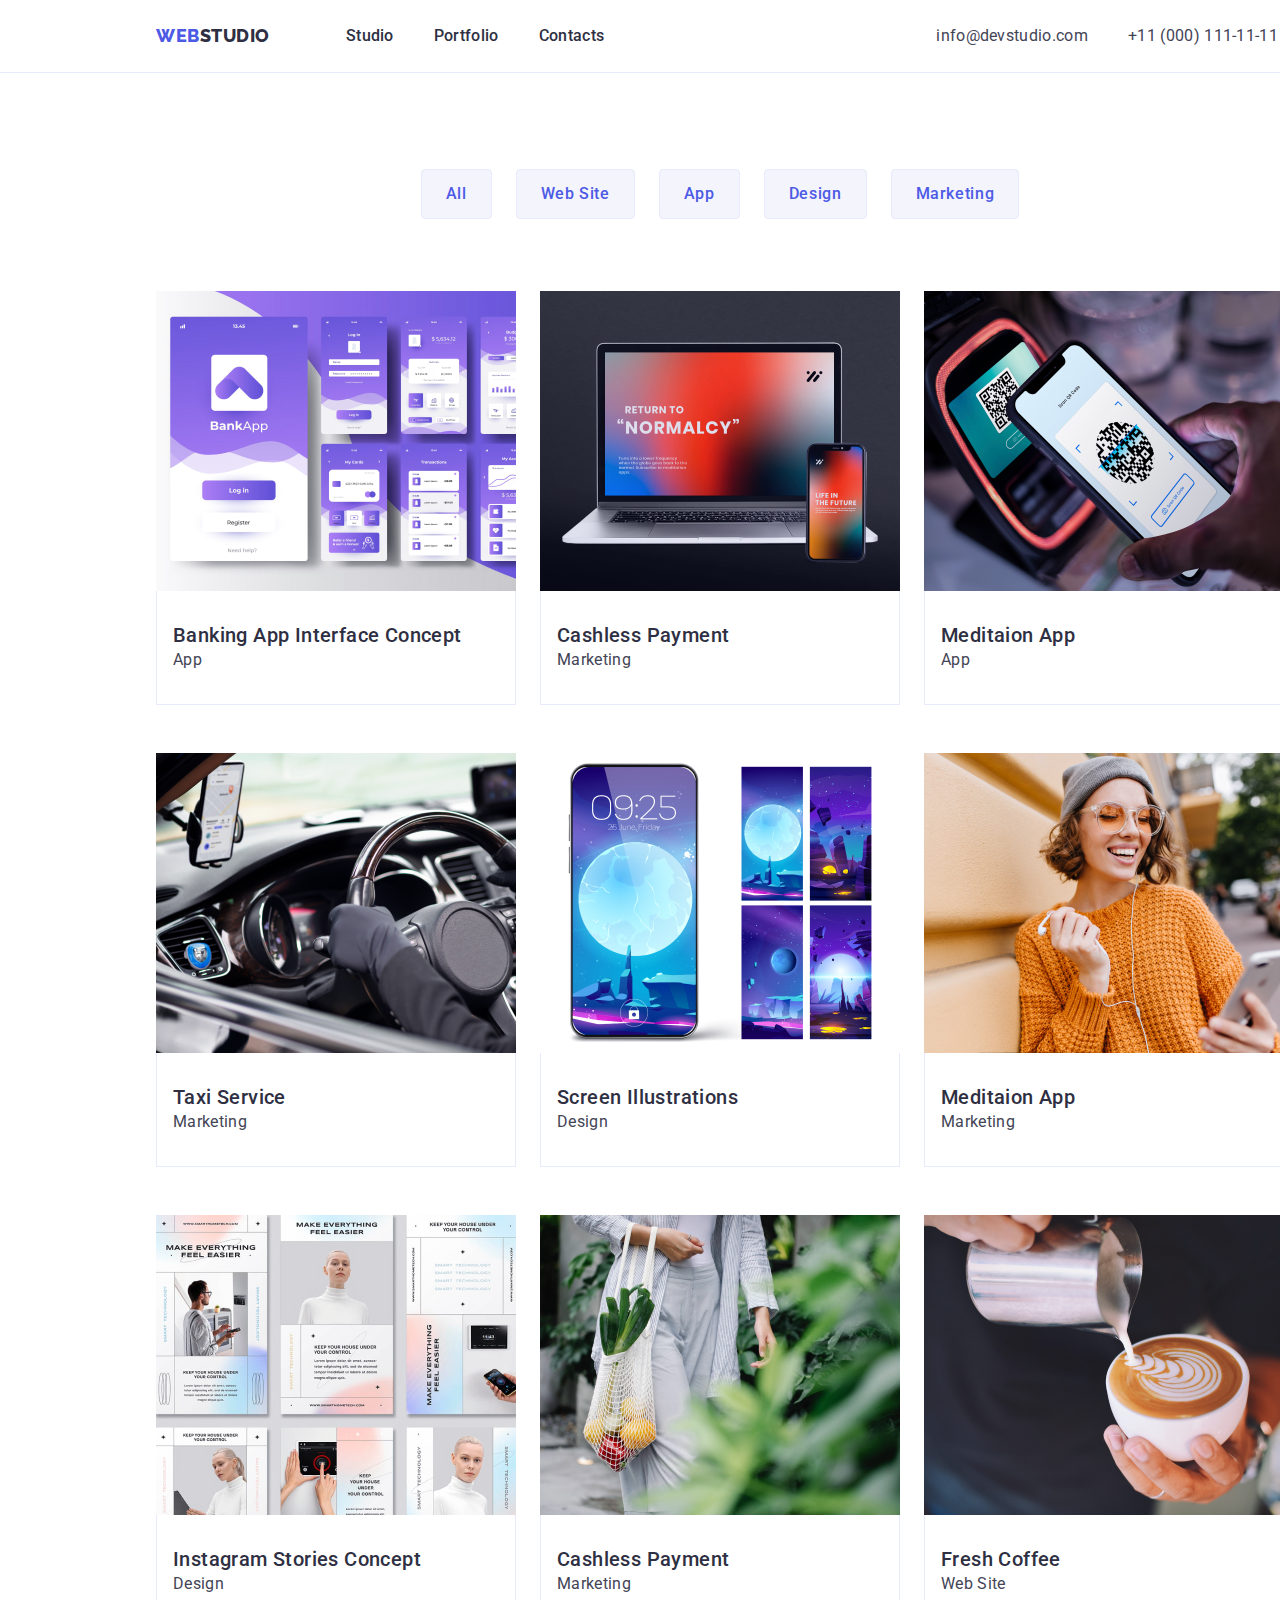
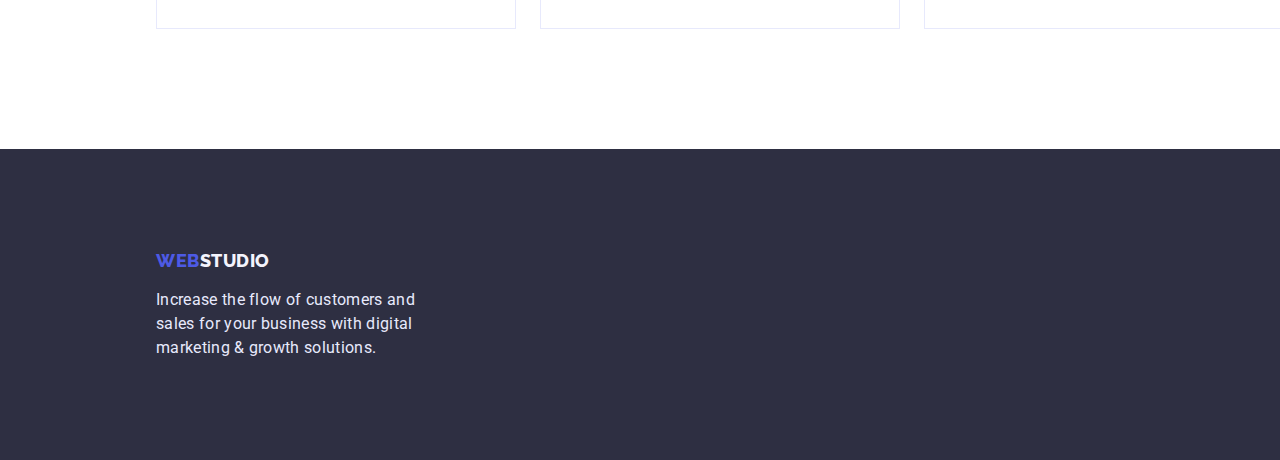
==== commit 1d8d2bf8: "Update portfolio.html" ====
--- a/portfolio.html
+++ b/portfolio.html
@@ -24,7 +24,7 @@
 
 <body>
     <!-- HEADER -->
-    <header>
+    <header class="page-header">
         <!-- Navigation -->
         <div class="conteiner">
             <nav class="navigation">
@@ -46,7 +46,7 @@
     </header>
     <!-- Main -->
     <main>
-        <section>
+        <section class="page-filter">
             <div class="conteiner-filter">
                 <h1 hidden>filters</h1>
                 <ul class="list list-button">
@@ -125,18 +125,18 @@
         </section>
     </main>
     <!-- footer -->
-   <footer>
-            <div class="footer">
-                <a class="link logotype-footer" href="./index.html">Web<span
-                        class="logotype-item-footer">Studio</span></a>
-                <p class="footer-subtitle">Increase the flow of customers and sales for your business with digital
-                    marketing
-                    &
-                    growth solutions.
-                </p>
-            </div>
-        </footer>
+    <footer class="footer-section">
+        <div class="footer">
+            <a class="link logotype-footer" href="./index.html">Web<span
+                    class="logotype-item-footer">Studio</span></a>
+            <p class="footer-subtitle">Increase the flow of customers and sales for your business with digital
+                marketing
+                &
+                growth solutions.
+            </p>
+        </div>
+    </footer>
     </div>
 </body>
 
-</html>
+</html>--- a/css/style.css
+++ b/css/style.css
@@ -41,13 +41,12 @@
   margin-right: auto;
   padding-left: 15px;
   padding-right: 15px;
-  border-bottom: 1px solid #e7e9fc;
-}
+}
+
 .conteiner-first-section {
   width: 1128px;
   margin-left: auto;
   margin-right: auto;
-  padding-top: 120px;
   padding-left: 15px;
   padding-right: 15px;
 }
@@ -57,36 +56,33 @@
   margin-right: auto;
   padding-left: 15px;
   padding-right: 15px;
-  padding-top: 69px;
 }
 .conteiner-last-section {
   width: 1128px;
   margin-left: auto;
   margin-right: auto;
-  padding-top: 171px;
-  padding-left: 15px;
-  padding-right: 15px;
-  padding-bottom: 120px;
+  padding-left: 15px;
+  padding-right: 15px;
 }
 .conteiner-title {
-  width: 358px;
   border-right: 1px solid #e7e9fc;
   border-left: 1px solid #e7e9fc;
   border-bottom: 1px solid #e7e9fc;
+  padding-bottom: 32px;
+  padding-left: 16px;
+  padding-top: 32px;
 }
 .conteiner-filter {
   margin-left: auto;
   margin-right: auto;
   width: 1128px;
-  padding-top: 96px;
-  padding-bottom: 120px;
   padding-right: 15px;
   padding-left: 15px;
 }
 
 /* Логотип */
 .page-header {
-  width: 1158px;
+  width: 1440px;
   margin-left: auto;
   margin-right: auto;
   border-bottom: 1px solid #e7e9fc;
@@ -215,13 +211,17 @@
   background: var(--accent-color);
 }
 /* Головна */
+.page-hero{
+  padding-top: 188px;
+  padding-bottom: 188px;
+  background-color: var(--link-color);
+}
 .hero {
   width: 1440px;
 
-  background-color: var(--link-color);
-  text-align: center;
-  padding-top: 188px;
-  padding-bottom: 188px;
+
+  text-align: center;
+
 }
 .hero-title {
 
@@ -233,6 +233,22 @@
   margin: 0px auto;
   text-align: center;
   width: 496px;
+}
+.page-first-section{
+  padding-top: 120px;
+  padding-bottom: 60px;
+}
+.page-section{
+padding-top: 60px;
+padding-bottom: 60px;
+}
+.page-last-section{
+  padding-top: 60px;
+  padding-bottom: 120px;
+}
+.page-filter{
+  padding-top: 96px;
+  padding-bottom: 120px;
 }
 /* Текст */
 .title {
@@ -261,8 +277,7 @@
   letter-spacing: 0.02em;
   color: var(--text-color);
   margin: 0px;
-  padding-bottom: 32px;
-  padding-left: 16px;
+  
 }
 .suptitle-position {
   font-size: 16px;
@@ -284,8 +299,6 @@
   line-height: 1.25;
   letter-spacing: 0.02em;
 
-  padding-left: 16px;
-  padding-top: 32px;
   margin: 0px;
 }
 .title-last-section {
@@ -297,7 +310,6 @@
 
   margin: 0px;
   text-align: center;
-  padding-top: 120px;
 }
 .list-photo-item {
   display: flex;
@@ -306,7 +318,7 @@
   column-gap: 24px;
 }
 .list-position-last-section {
-  padding-top: 72px;
+  margin-top: 72px;
   column-gap: 24px;
 }
 .footer-subtitle {
@@ -362,16 +374,17 @@
 .menu-list .menu-item + .menu-item {
   margin-left: 40px;
 }
-footer {
-  background-color: var(--link-color);
+.footer-section{
+    background-color: var(--link-color);
+    padding-top: 100px;
+    padding-bottom: 100px;
 }
 .footer{
-
-  width: 264px;
-  padding-top: 100px;
-  padding-bottom: 100px;
-  padding-left: 156px;
-  padding-right: 102px;
+width: 1128px;
+  padding-left: 15px;
+  padding-right: 15px;
+  margin-right: auto;
+  margin-left: auto;
 }
 .logotype-footer{
   font-weight: 800;
@@ -384,5 +397,5 @@
   align-items: center;
   letter-spacing: 0.03em;
   text-transform: uppercase;
-  padding-bottom: 16px;
-}
+  margin-bottom: 16px;
+}